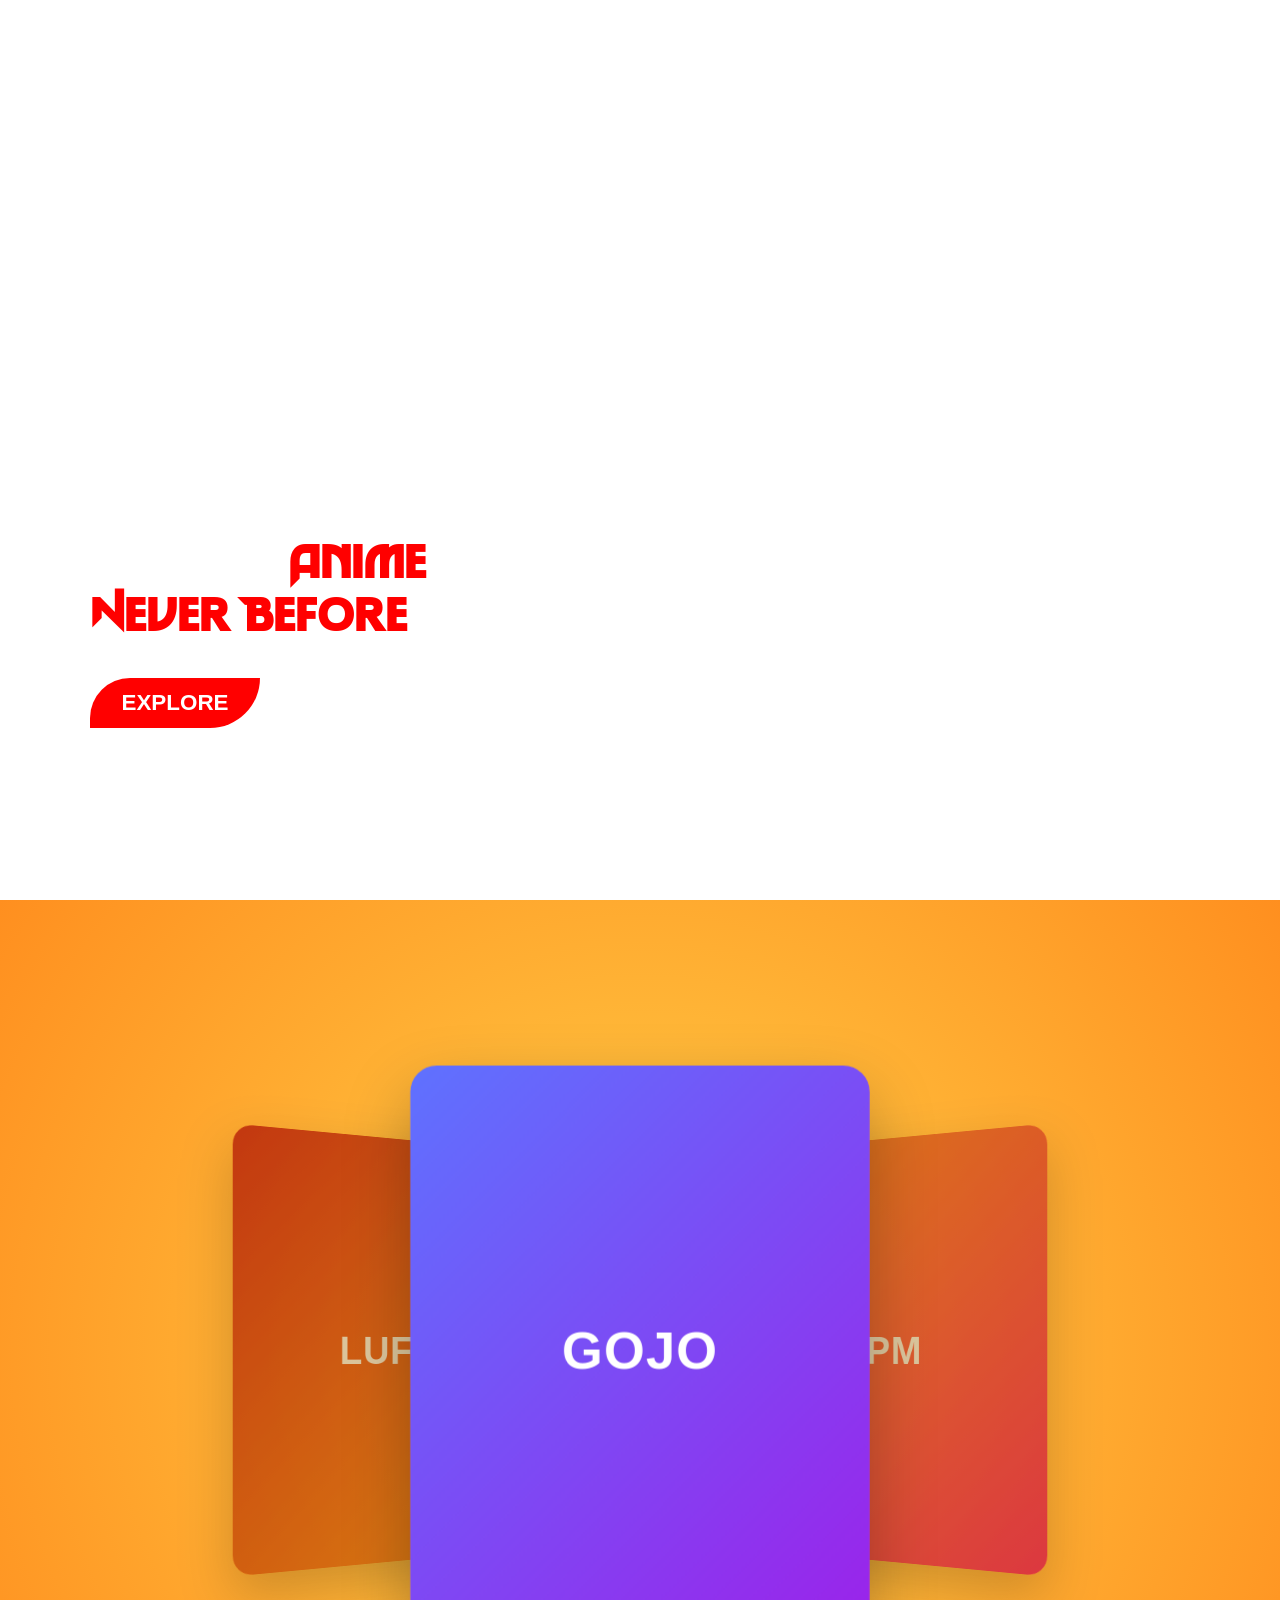
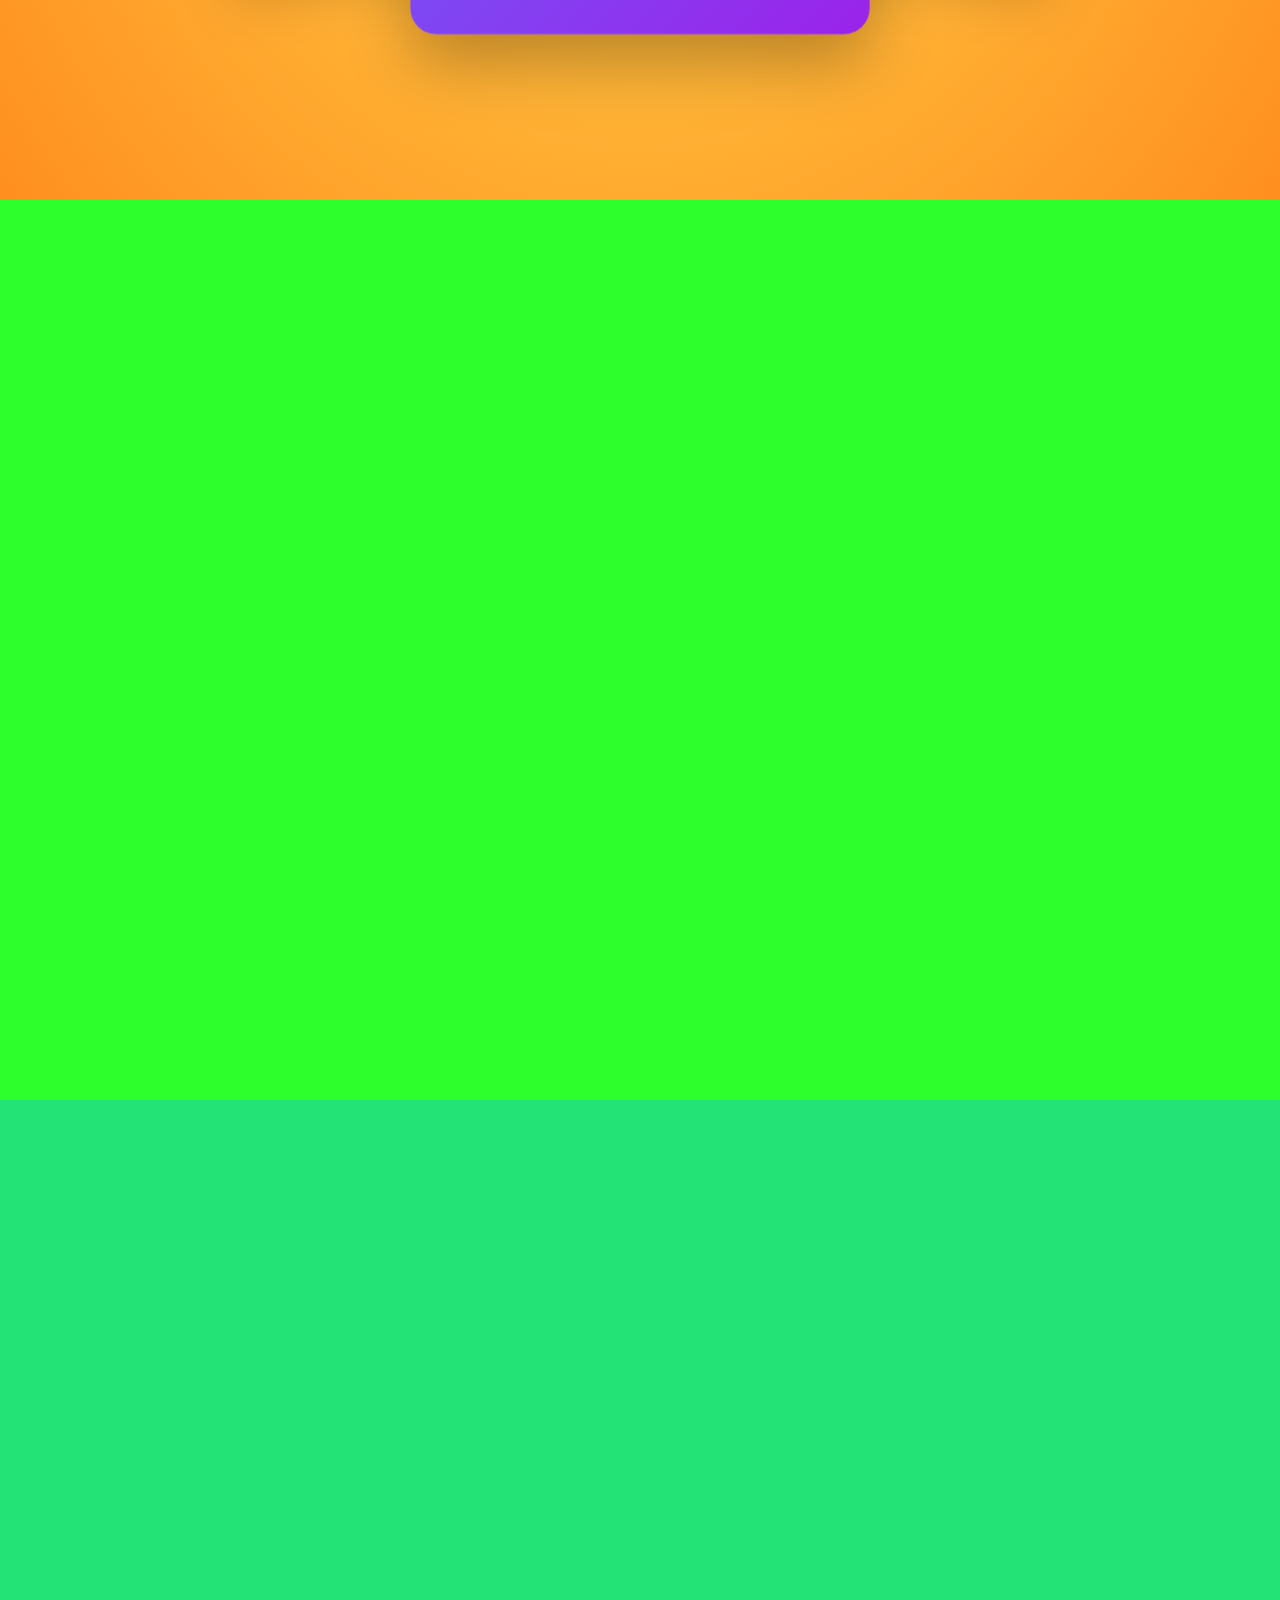
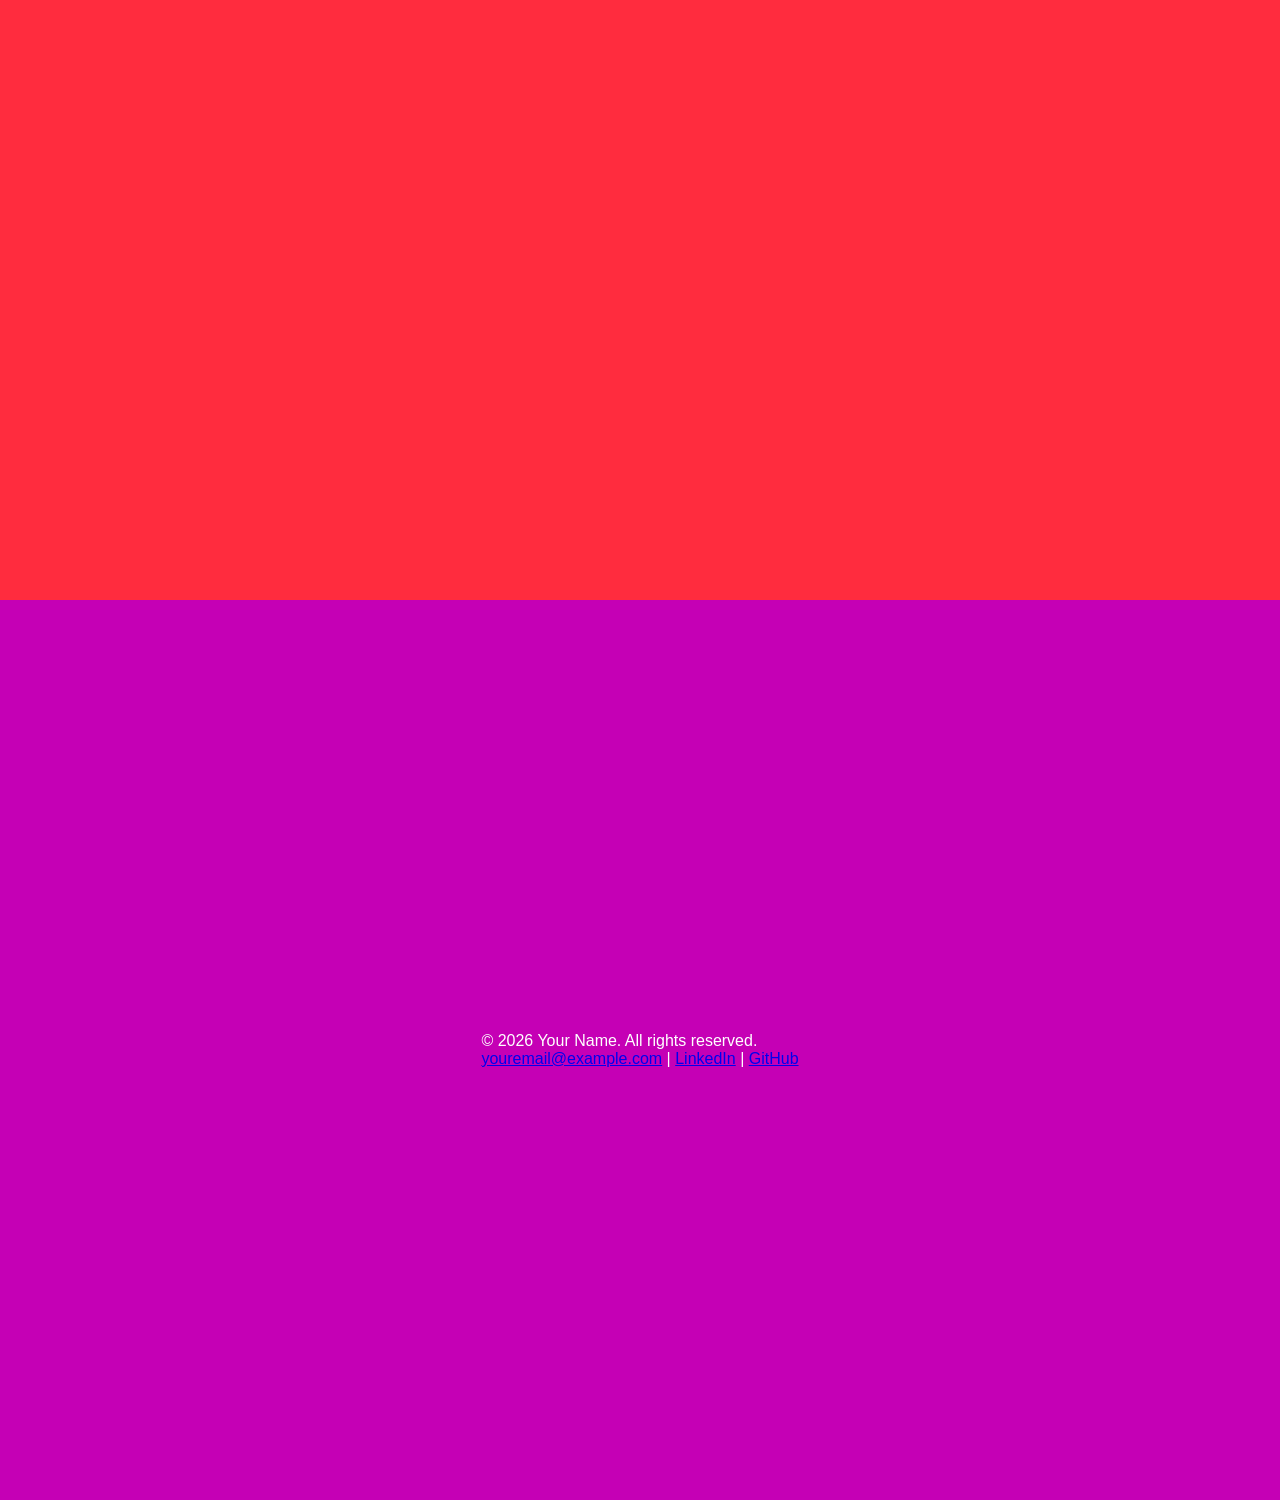
==== index.html @ 0167a7a6 "Rename xpert.html to index.html" ====
<!DOCTYPE html>
<html lang="en">
<head>
    <meta charset="UTF-8">
    <meta name="viewport" content="width=device-width, initial-scale=1.0">
    <title>Xpert</title>
    <link rel="icon" href="favicon.ico">
    <link rel="stylesheet" href="xpert.css">
</head>
<body>
    <header class="header">
        <div class="logo">XPERT</div>
        <nav>
            <ul class = "nav-links">
                <li><a href="#about">About</a></li>
                <li><a href="#top-rated">Top Rated</a></li>
                <li><a href="#reviews">Reviews</a></li>
                <li><a href="#contact">Contact</a></li>
            </ul>
        </nav>
    </header>
    <main>
        <section class="hero">
            <div class="hero-content">
                <h1>Explore <span>Anime</span> Like <span>Never Before</span></h1>
                <p>What Are You Waiting For?</p>
                <button class="cta-button">EXPLORE</button>
            </div>
            <video class="hero-video" autoplay muted loop>
                <source src="Resources/images/hero-video-bg.mp4" type="video/mp4">
            </video>
        </section>
        <section class="carousel-section" aria-label="Anime slider">
            <div class="slider" id="animeSlider">
                <div class="item gojo active">Gojo</div>
                <div class="item opm next">OPM</div>
                <div class="item goku">Goku</div>
                <div class="item naruto">Naruto</div>
                <div class="item alya">Alya</div>
                <div class="item frieren">Frieren</div>
                <div class="item luffy prev">Luffy</div>
            </div>
        </section>
        <section id="top-rated" class="highest-rated-section">
        </section>
        <section class="recommendation-section">
        </section>
        <section id="reviews" class="reviews-section">
        </section>
        <section id="about" class="about-section">
        </section>
    </main>
    <footer id="contact" class="footer">
    <div class="footer-content">
        <p>© 2026 Your Name. All rights reserved.</p>
        <p>
        <a href="mailto:youremail@example.com">youremail@example.com</a> |
        <a href="https://www.linkedin.com/in/yourprofile" target="_blank" rel="noopener">LinkedIn</a> |
        <a href="https://github.com/yourusername" target="_blank" rel="noopener">GitHub</a>
        </p>
    </div>
    </footer>
    <script src="xpert.js"></script>
</body>
</html>
---- xpert.css ----
@font-face {
    font-family: one-piece-font;
    src: url("Resources/fonts/one piece font.ttf");
}
@font-face {
    font-family: blast-dragon-font;
    src: url("Resources/fonts/Blast Dragon D.otf");
}


* {
    margin: 0;
    padding: 0;
    box-sizing: border-box; 
}

:root {
    --primary-color: hsl(0, 100%, 50%);
    --secondary-color: rgb(197, 0, 181);
    font-family: sans-serif;
    font-size: 16px;
    color: white;
}

html {
    scroll-snap-type: y mandatory;
}

section {
    scroll-snap-align: start;
}


/*
    HEADER
*/

.header {
    position: fixed;
    top: 0;
    left: 0;
    z-index: 100;
    width: 100%;
    height: 50px;
    display: flex;
    align-items: center;
    transition: backdrop-filter 0.3s ease, background-color 0.3s ease;
}
.blur {
    backdrop-filter: blur(10px);
}
.header .logo {
   margin-right: auto;
   margin-left: 100px;
   font-family: sans-serif;
   font-weight: bold;
   font-size: 1.5rem;
}
.header .nav-links {    
    margin-right: 100px;
    display: flex;
    list-style-type: none;
    column-gap: 40px;
}
.header .nav-links li a {
    text-decoration: none;
    color: white;
    transition: color 0.3s ease;
}
.header .nav-links li a:hover {
    cursor: pointer;
    color: red;
}



/*
    HERO SECTION
*/
.hero {
    width: 100%;
    height: 100vh;
    display: flex;
    justify-content: center;
}
.hero-content {
    z-index: 1;
    position: absolute;
    left: 90px;
    top: 60%;
    max-width: 40%;
    display: flex;
    flex-direction: column;
}
.hero-content h1 {
    font-family: blast-dragon-font;
    font-size: 3rem;
    line-height: 1.1;
}
.hero-content h1 span {
    color: red;
}
.hero-content p {
    font-size: 1.2rem;
    margin: 5px 0;
}
.hero-content .cta-button {
    width: 170px;
    height: 50px;
    border-radius: 40px 0 50px 0;
    border: none;
    background-color: red;
    color: white;
    font-family: sans-serif;
    font-size: 1.4rem;
    font-weight: bold;
    cursor: pointer;
}
.hero-video{
    position: absolute;
    z-index: 0;
    width: 100%;
    height: 100vh;
    object-fit: cover;
}



/*
    3D CAROUSEL SECTION
*/
.carousel-section {
    width: 100%;
    height: 100vh;
    position: relative;
    display: flex;
    align-items: center;
    justify-content: center;
    overflow: hidden;
    perspective: 1400px;
    background: radial-gradient(circle at center, rgb(255, 208, 71), rgb(255, 143, 31));
    cursor: pointer;
    touch-action: pan-y;
}

.carousel-section .slider {
    position: relative;
    width: min(100%, 1200px);
    height: 100%;
    transform-style: preserve-3d;
}

.carousel-section .slider .item {
    position: absolute;
    top: 50%;
    left: 50%;
    width: min(60vw, 420px);
    height: min(72vh, 520px);
    display: flex;
    align-items: center;
    justify-content: center;
    border-radius: 24px;
    font-size: clamp(2rem, 4vw, 3rem);
    font-weight: 700;
    letter-spacing: 1px;
    text-transform: uppercase;
    color: white;
    box-shadow: 0 25px 60px rgba(0, 0, 0, 0.28);
    backface-visibility: hidden;
    transform-style: preserve-3d;
    transition: transform 0.55s ease, opacity 0.55s ease, filter 0.55s ease;
    opacity: 0;
    pointer-events: none;
}

.carousel-section .slider .item.active {
    transform: translate(-50%, -50%) translateZ(120px) scale(1);
    opacity: 1;
    z-index: 3;
    pointer-events: auto;
}

.carousel-section .slider .item.prev {
    transform: translate(calc(-50% - 260px), -50%) translateZ(-120px) rotateY(35deg) scale(0.88);
    opacity: 0.68;
    filter: brightness(0.8);
    z-index: 2;
}

.carousel-section .slider .item.next {
    transform: translate(calc(-50% + 260px), -50%) translateZ(-120px) rotateY(-35deg) scale(0.88);
    opacity: 0.68;
    filter: brightness(0.8);
    z-index: 2;
}

.carousel-section .slider .item.far-prev,
.carousel-section .slider .item.far-next {
    transform: translate(-50%, -50%) translateZ(-280px) scale(0.7);
    opacity: 0;
    z-index: 1;
}

.carousel-section .slider .gojo { background: linear-gradient(135deg, #5f72ff, #9b23ea); }
.carousel-section .slider .opm { background: linear-gradient(135deg, #ff7b00, #ff0058); }
.carousel-section .slider .goku { background: linear-gradient(135deg, #ffb300, #ff5e00); }
.carousel-section .slider .naruto { background: linear-gradient(135deg, #ff9100, #ff3d00); }
.carousel-section .slider .alya { background: linear-gradient(135deg, #ff4d6d, #7b2cbf); }
.carousel-section .slider .frieren { background: linear-gradient(135deg, #3a86ff, #00b4d8); }
.carousel-section .slider .luffy { background: linear-gradient(135deg, #d00000, #ff8500); }

.carousel-section::before,
.carousel-section::after {
    content: "";
    position: absolute;
    top: 0;
    width: 50%;
    height: 100%;
    z-index: 1;
}

.carousel-section::before {
    left: 0;
}

.carousel-section::after {
    right: 0;
}

@media (max-width: 768px) {
    .carousel-section .slider .item {
        width: 72vw;
        height: 58vh;
    }

    .carousel-section .slider .item.prev {
        transform: translate(calc(-50% - 140px), -50%) translateZ(-100px) rotateY(28deg) scale(0.82);
    }

    .carousel-section .slider .item.next {
        transform: translate(calc(-50% + 140px), -50%) translateZ(-100px) rotateY(-28deg) scale(0.82);
    }
}

/*
    HIGHEST RATED SECTION
*/
.highest-rated-section {
    width: 100%;
    height: 100vh;
    display: flex;
    justify-content: center;
    align-items: center;
    background-color: rgb(45, 255, 45);
}


/*
    RECOMMENDED SECTION
*/
.recommendation-section {
    width: 100%;
    height: 100vh;
    display: flex;
    justify-content: center;
    align-items: center;
    background-color: rgb(35, 227, 119);
}


/*
    REVIEWS SECTION
*/
.reviews-section {
    width: 100%;
    height: 100vh;
    display: flex;
    justify-content: center;
    align-items: center;
    background-color: rgb(146, 63, 255);
}


/*
    ABOUT SECTION
*/
.about-section {
    width: 100%;
    height: 100vh;
    display: flex;
    justify-content: center;
    align-items: center;
    background-color: rgb(255, 44, 62);
}








/* FOOTER */
.footer {
    background-color: var(--secondary-color);
    width: 100%;
    height: 100vh;
    display: flex;
    justify-content: center;
    align-items: center;
}
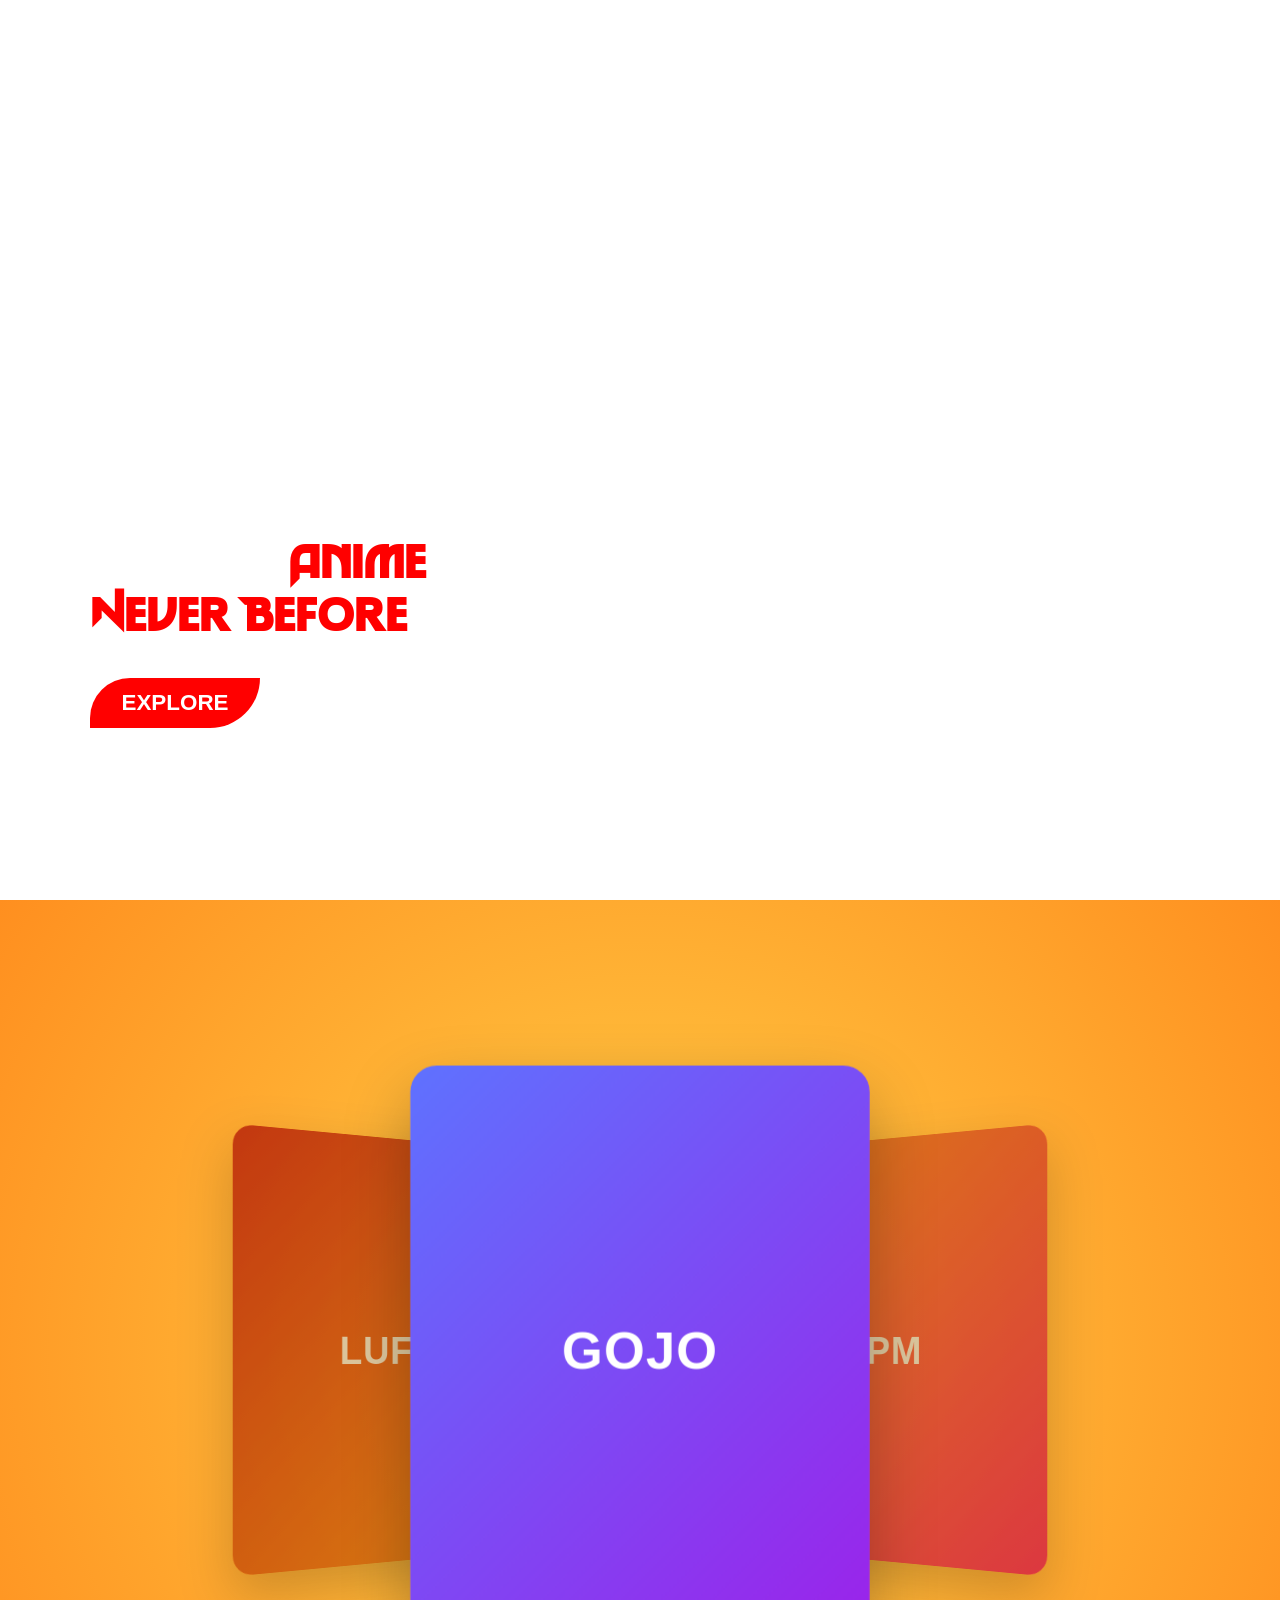
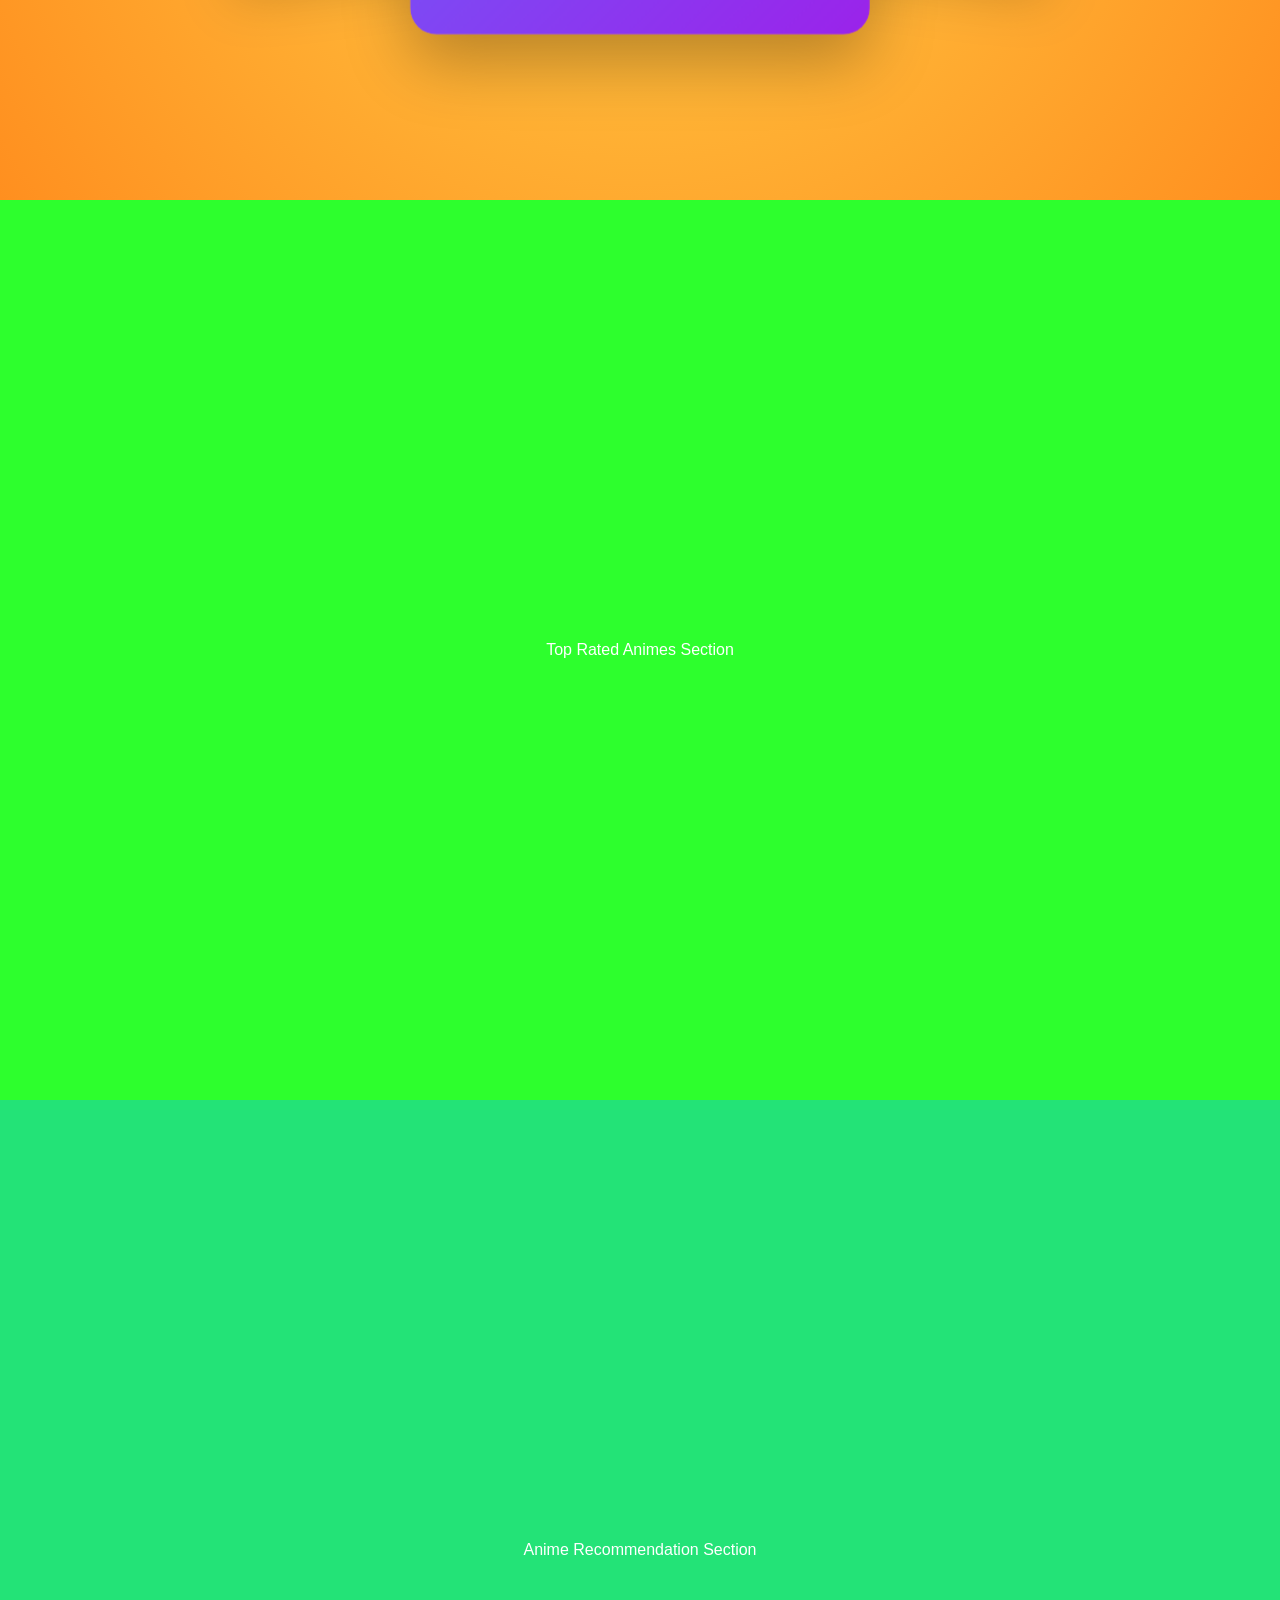
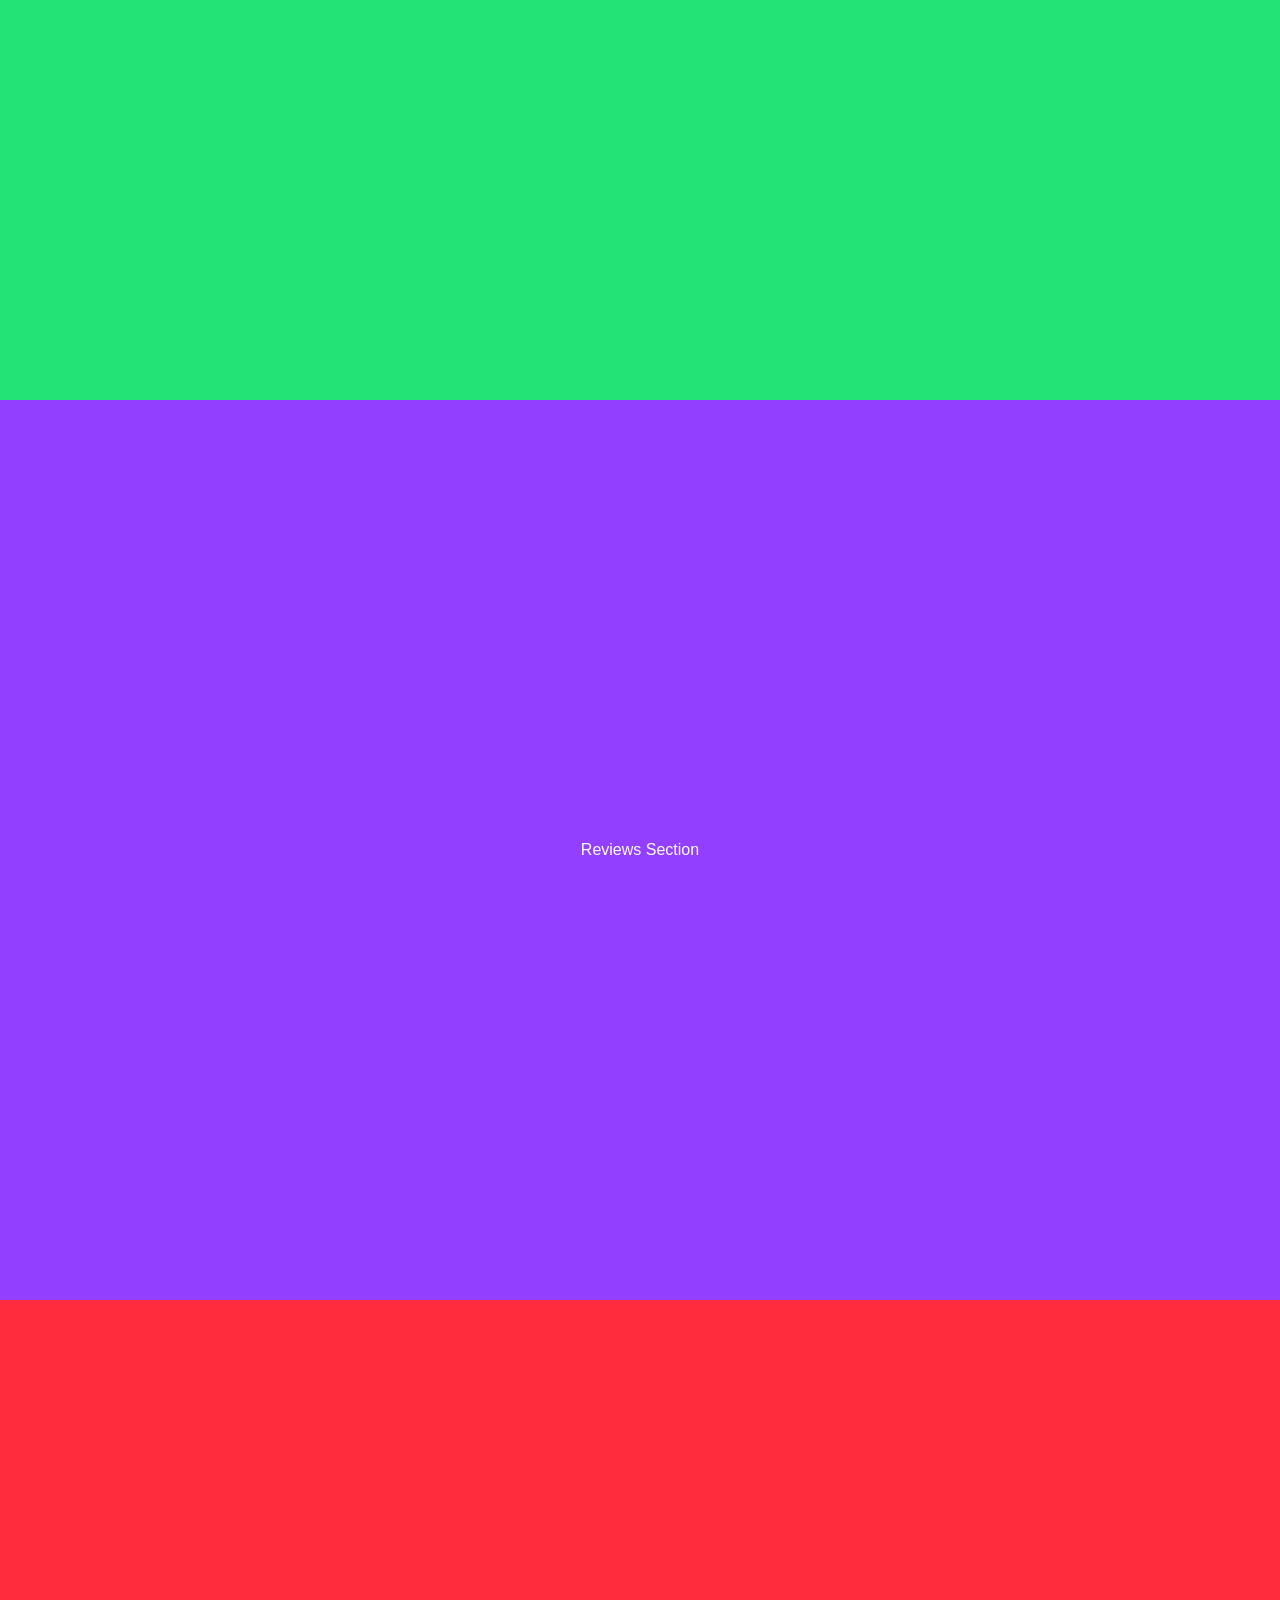
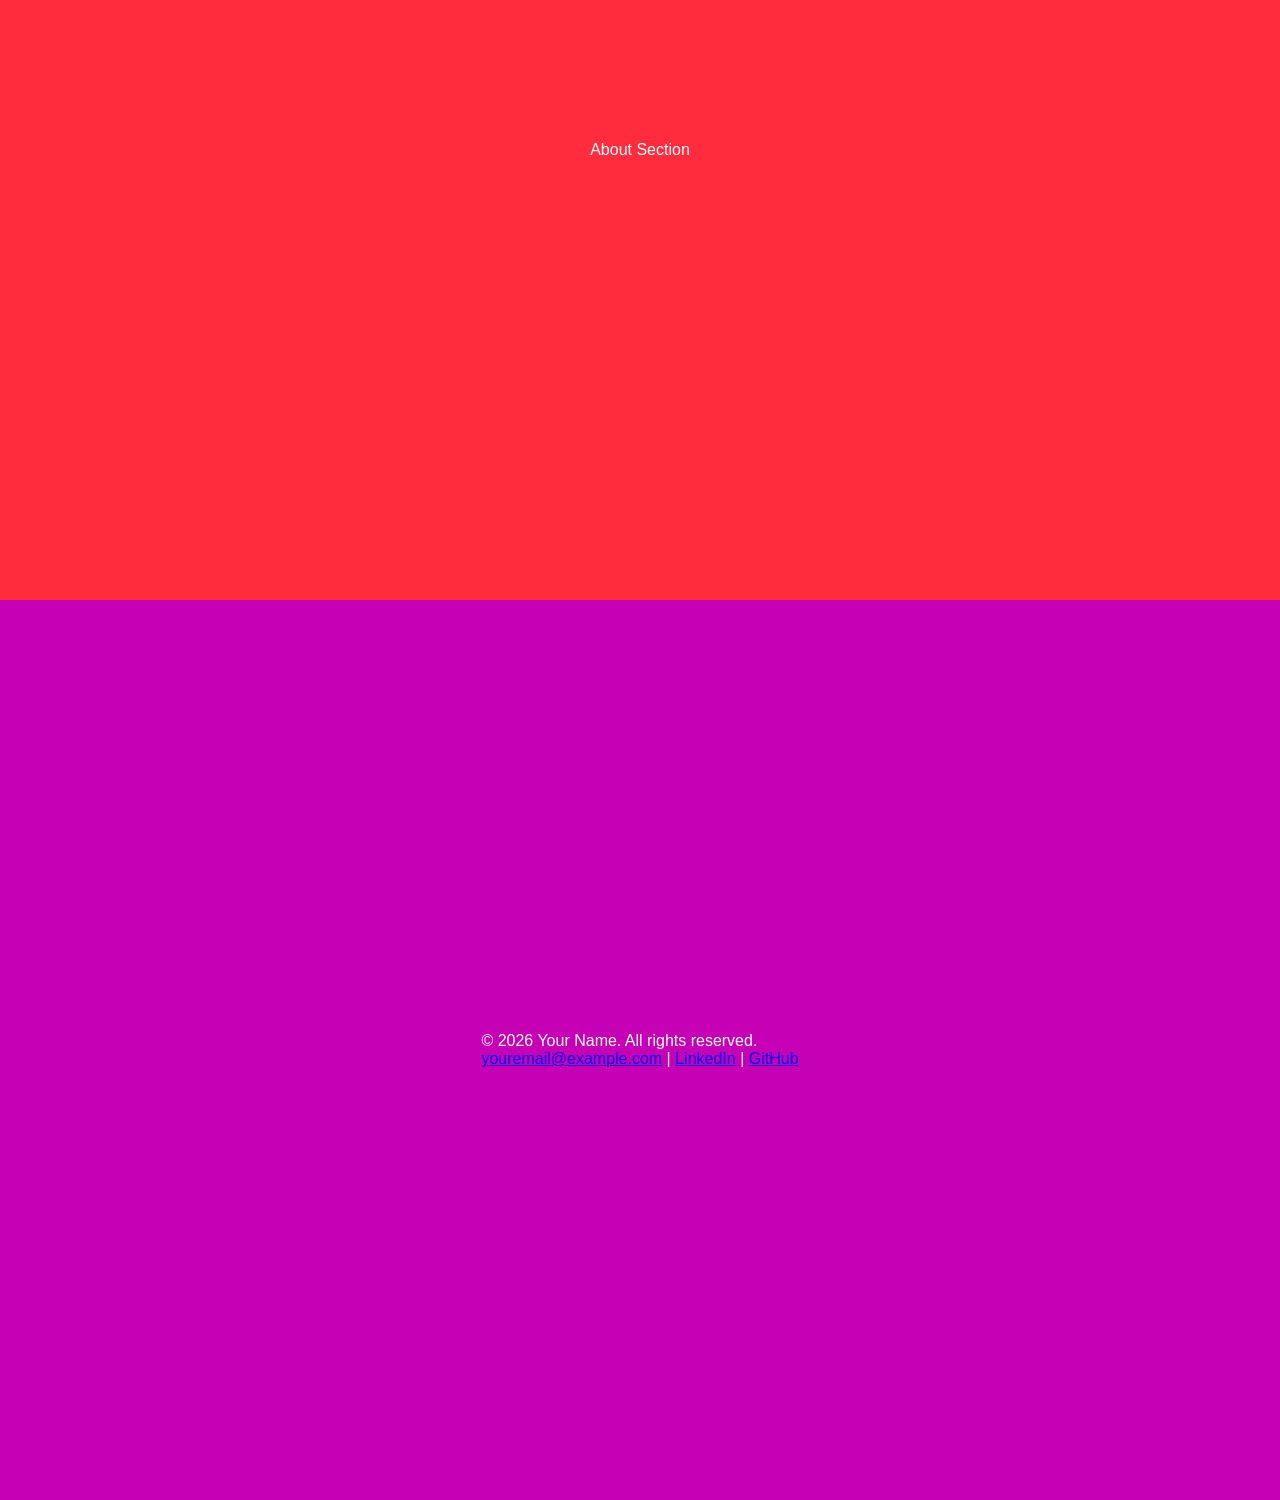
==== commit 043731dc: "Update index.html with new content sections Added content sections for top-rated, recommendations, r" ====
--- a/index.html
+++ b/index.html
@@ -5,7 +5,7 @@
     <meta name="viewport" content="width=device-width, initial-scale=1.0">
     <title>Xpert</title>
     <link rel="icon" href="favicon.ico">
-    <link rel="stylesheet" href="xpert.css">
+    <link rel="stylesheet" href="index.css">
 </head>
 <body>
     <header class="header">
@@ -42,12 +42,16 @@
             </div>
         </section>
         <section id="top-rated" class="highest-rated-section">
+            Top Rated Animes Section
         </section>
         <section class="recommendation-section">
+            Anime Recommendation Section
         </section>
         <section id="reviews" class="reviews-section">
+            Reviews Section
         </section>
         <section id="about" class="about-section">
+            About Section
         </section>
     </main>
     <footer id="contact" class="footer">
@@ -60,6 +64,6 @@
         </p>
     </div>
     </footer>
-    <script src="xpert.js"></script>
+    <script src="index.js"></script>
 </body>
 </html>
--- a/index.css
+++ b/index.css
@@ -0,0 +1,311 @@
+@font-face {
+    font-family: one-piece-font;
+    src: url("Resources/fonts/one piece font.ttf");
+}
+@font-face {
+    font-family: blast-dragon-font;
+    src: url("Resources/fonts/Blast Dragon D.otf");
+}
+
+
+* {
+    margin: 0;
+    padding: 0;
+    box-sizing: border-box; 
+}
+
+:root {
+    --primary-color: hsl(0, 100%, 50%);
+    --secondary-color: rgb(197, 0, 181);
+    font-family: sans-serif;
+    font-size: 16px;
+    color: white;
+}
+
+html {
+    scroll-snap-type: y mandatory;
+}
+
+section {
+    scroll-snap-align: start;
+}
+
+
+/*
+    HEADER
+*/
+
+.header {
+    position: fixed;
+    top: 0;
+    left: 0;
+    z-index: 100;
+    width: 100%;
+    height: 50px;
+    display: flex;
+    align-items: center;
+    transition: backdrop-filter 0.3s ease, background-color 0.3s ease;
+}
+.blur {
+    backdrop-filter: blur(10px);
+}
+.header .logo {
+   margin-right: auto;
+   margin-left: 100px;
+   font-family: sans-serif;
+   font-weight: bold;
+   font-size: 1.5rem;
+}
+.header .nav-links {    
+    margin-right: 100px;
+    display: flex;
+    list-style-type: none;
+    column-gap: 40px;
+}
+.header .nav-links li a {
+    text-decoration: none;
+    color: white;
+    transition: color 0.3s ease;
+}
+.header .nav-links li a:hover {
+    cursor: pointer;
+    color: red;
+}
+
+
+
+/*
+    HERO SECTION
+*/
+.hero {
+    width: 100%;
+    height: 100vh;
+    display: flex;
+    justify-content: center;
+}
+.hero-content {
+    z-index: 1;
+    position: absolute;
+    left: 90px;
+    top: 60%;
+    max-width: 40%;
+    display: flex;
+    flex-direction: column;
+}
+.hero-content h1 {
+    font-family: blast-dragon-font;
+    font-size: 3rem;
+    line-height: 1.1;
+}
+.hero-content h1 span {
+    color: red;
+}
+.hero-content p {
+    font-size: 1.2rem;
+    margin: 5px 0;
+}
+.hero-content .cta-button {
+    width: 170px;
+    height: 50px;
+    border-radius: 40px 0 50px 0;
+    border: none;
+    background-color: red;
+    color: white;
+    font-family: sans-serif;
+    font-size: 1.4rem;
+    font-weight: bold;
+    cursor: pointer;
+}
+.hero-video{
+    position: absolute;
+    z-index: 0;
+    width: 100%;
+    height: 100vh;
+    object-fit: cover;
+}
+
+
+
+/*
+    3D CAROUSEL SECTION
+*/
+.carousel-section {
+    width: 100%;
+    height: 100vh;
+    position: relative;
+    display: flex;
+    align-items: center;
+    justify-content: center;
+    overflow: hidden;
+    perspective: 1400px;
+    background: radial-gradient(circle at center, rgb(255, 208, 71), rgb(255, 143, 31));
+    cursor: pointer;
+    touch-action: pan-y;
+}
+
+.carousel-section .slider {
+    position: relative;
+    width: min(100%, 1200px);
+    height: 100%;
+    transform-style: preserve-3d;
+}
+
+.carousel-section .slider .item {
+    position: absolute;
+    top: 50%;
+    left: 50%;
+    width: min(60vw, 420px);
+    height: min(72vh, 520px);
+    display: flex;
+    align-items: center;
+    justify-content: center;
+    border-radius: 24px;
+    font-size: clamp(2rem, 4vw, 3rem);
+    font-weight: 700;
+    letter-spacing: 1px;
+    text-transform: uppercase;
+    color: white;
+    box-shadow: 0 25px 60px rgba(0, 0, 0, 0.28);
+    backface-visibility: hidden;
+    transform-style: preserve-3d;
+    transition: transform 0.55s ease, opacity 0.55s ease, filter 0.55s ease;
+    opacity: 0;
+    pointer-events: none;
+}
+
+.carousel-section .slider .item.active {
+    transform: translate(-50%, -50%) translateZ(120px) scale(1);
+    opacity: 1;
+    z-index: 3;
+    pointer-events: auto;
+}
+
+.carousel-section .slider .item.prev {
+    transform: translate(calc(-50% - 260px), -50%) translateZ(-120px) rotateY(35deg) scale(0.88);
+    opacity: 0.68;
+    filter: brightness(0.8);
+    z-index: 2;
+}
+
+.carousel-section .slider .item.next {
+    transform: translate(calc(-50% + 260px), -50%) translateZ(-120px) rotateY(-35deg) scale(0.88);
+    opacity: 0.68;
+    filter: brightness(0.8);
+    z-index: 2;
+}
+
+.carousel-section .slider .item.far-prev,
+.carousel-section .slider .item.far-next {
+    transform: translate(-50%, -50%) translateZ(-280px) scale(0.7);
+    opacity: 0;
+    z-index: 1;
+}
+
+.carousel-section .slider .gojo { background: linear-gradient(135deg, #5f72ff, #9b23ea); }
+.carousel-section .slider .opm { background: linear-gradient(135deg, #ff7b00, #ff0058); }
+.carousel-section .slider .goku { background: linear-gradient(135deg, #ffb300, #ff5e00); }
+.carousel-section .slider .naruto { background: linear-gradient(135deg, #ff9100, #ff3d00); }
+.carousel-section .slider .alya { background: linear-gradient(135deg, #ff4d6d, #7b2cbf); }
+.carousel-section .slider .frieren { background: linear-gradient(135deg, #3a86ff, #00b4d8); }
+.carousel-section .slider .luffy { background: linear-gradient(135deg, #d00000, #ff8500); }
+
+.carousel-section::before,
+.carousel-section::after {
+    content: "";
+    position: absolute;
+    top: 0;
+    width: 50%;
+    height: 100%;
+    z-index: 1;
+}
+
+.carousel-section::before {
+    left: 0;
+}
+
+.carousel-section::after {
+    right: 0;
+}
+
+@media (max-width: 768px) {
+    .carousel-section .slider .item {
+        width: 72vw;
+        height: 58vh;
+    }
+
+    .carousel-section .slider .item.prev {
+        transform: translate(calc(-50% - 140px), -50%) translateZ(-100px) rotateY(28deg) scale(0.82);
+    }
+
+    .carousel-section .slider .item.next {
+        transform: translate(calc(-50% + 140px), -50%) translateZ(-100px) rotateY(-28deg) scale(0.82);
+    }
+}
+
+/*
+    HIGHEST RATED SECTION
+*/
+.highest-rated-section {
+    width: 100%;
+    height: 100vh;
+    display: flex;
+    justify-content: center;
+    align-items: center;
+    background-color: rgb(45, 255, 45);
+}
+
+
+/*
+    RECOMMENDED SECTION
+*/
+.recommendation-section {
+    width: 100%;
+    height: 100vh;
+    display: flex;
+    justify-content: center;
+    align-items: center;
+    background-color: rgb(35, 227, 119);
+}
+
+
+/*
+    REVIEWS SECTION
+*/
+.reviews-section {
+    width: 100%;
+    height: 100vh;
+    display: flex;
+    justify-content: center;
+    align-items: center;
+    background-color: rgb(146, 63, 255);
+}
+
+
+/*
+    ABOUT SECTION
+*/
+.about-section {
+    width: 100%;
+    height: 100vh;
+    display: flex;
+    justify-content: center;
+    align-items: center;
+    background-color: rgb(255, 44, 62);
+}
+
+
+
+
+
+
+
+
+/* FOOTER */
+.footer {
+    background-color: var(--secondary-color);
+    width: 100%;
+    height: 100vh;
+    display: flex;
+    justify-content: center;
+    align-items: center;
+}
